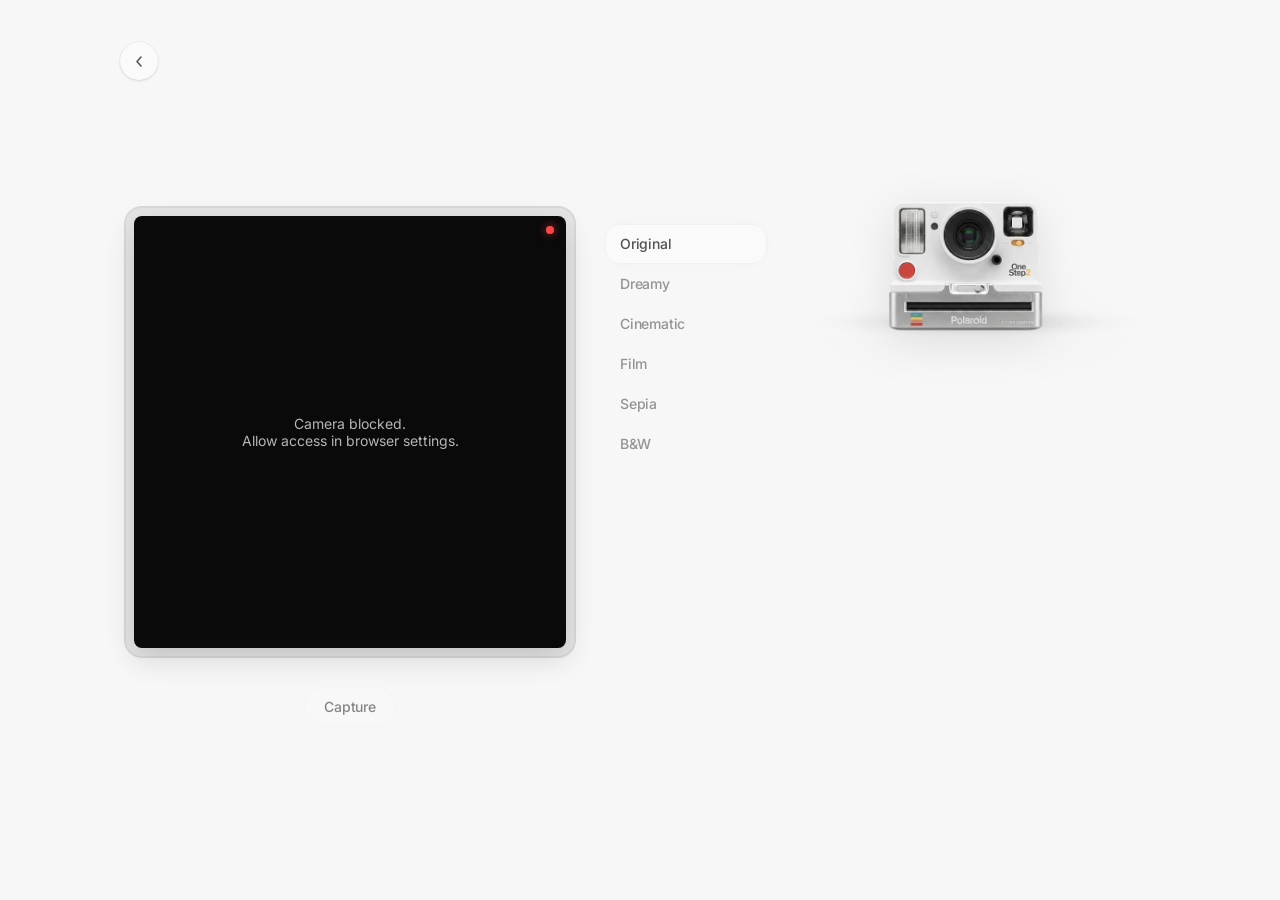
==== camera.html @ 11d300b9 "Initial commit: Safarulla Kasmi portfolio" ====
<!DOCTYPE html>
<html lang="en">
<head>
  <meta charset="UTF-8">
  <meta name="viewport" content="width=device-width, initial-scale=1.0">
  <title>Photo Booth — Safarulla Kasmi</title>
  <link rel="preconnect" href="https://fonts.googleapis.com">
  <link rel="preconnect" href="https://fonts.gstatic.com" crossorigin>
  <link href="https://fonts.googleapis.com/css2?family=Inter:wght@400;500&family=Caveat:wght@400;500;600;700&display=swap" rel="stylesheet">
  <link rel="stylesheet" href="css/style.css">
</head>
<body class="photobooth-body">
  <nav class="nav">
    <a href="index.html" class="nav-back" aria-label="Back">
      <svg width="11" height="11" viewBox="0 0 11 11" fill="none" stroke="currentColor" stroke-width="1.5" stroke-linecap="round" stroke-linejoin="round">
        <polyline points="7,1 3,5.5 7,10"/>
      </svg>
    </a>
  </nav>

  <main class="photobooth-page filter-none" id="boothRoot">
    <!-- Center: viewfinder + actions -->
    <div class="booth-center">
      <div class="booth-viewfinder" id="viewfinder">
        <video id="video" autoplay muted playsinline></video>
        <div class="countdown" id="countdown"></div>
        <div class="smile-hint" id="smileHint">Smile, please</div>
        <div class="flash" id="flash"></div>
        <div class="viewfinder-led" aria-hidden="true"></div>
        <div class="camera-error" id="cameraError" hidden>
          Camera blocked.<br>Allow access in browser settings.
        </div>
      </div>

      <div class="camera-actions">
        <button class="camera-btn primary" id="snapBtn">Capture</button>
      </div>
    </div>

    <!-- Middle-right: vertical filter list (styled like project list, smaller) -->
    <ul class="filter-list" id="filterPicker">
      <li><button class="filter-btn active" data-filter="none">Original</button></li>
      <li><button class="filter-btn" data-filter="dreamy">Dreamy</button></li>
      <li><button class="filter-btn" data-filter="cinematic">Cinematic</button></li>
      <li><button class="filter-btn" data-filter="film">Film</button></li>
      <li><button class="filter-btn" data-filter="sepia">Sepia</button></li>
      <li><button class="filter-btn" data-filter="bw">B&amp;W</button></li>
    </ul>

    <!-- Right: camera + polaroid slot -->
    <div class="booth-camera-wrap">
      <img src="images/camera.webp" alt="" class="booth-camera-img" aria-hidden="true">
      <div class="camera-flash" id="cameraFlash" aria-hidden="true"></div>
      <div class="polaroid-out" id="polaroidOut">
        <div class="polaroid-photo" id="polaroidPhoto"></div>
        <p class="polaroid-note" id="polaroidNote" contenteditable="true" spellcheck="false" data-placeholder="type here"></p>
      </div>
      <div class="polaroid-actions" id="polaroidActions">
        <button class="camera-btn primary" id="saveBtn">Download</button>
        <button class="camera-btn" id="retakeBtn">Retake</button>
      </div>
    </div>
  </main>

  <canvas id="canvas" hidden></canvas>
  <span class="capture-counter" id="captureCounter" aria-live="polite"></span>
  <script src="js/camera.js"></script>
</body>
</html>
---- css/style.css ----
/* ── Variables ── */
:root {
  --bg: #f7f7f7;
  --text-primary: #171717;
  --text-secondary: #525252;
  --text-muted: rgba(82, 82, 82, 0.6);
  --text-soft: #a1a1a1;
  --card-bg: #fafafa;
  --card-shadow: 0px 0px 20px -4px rgba(0,0,0,0.04), 0px 0px 0px 1px rgba(0,0,0,0.02);
  --imac-bezel: #171717;
  --ease: cubic-bezier(0.4, 0, 0.2, 1);
  --t: 0.15s;
}

/* ── Reset ── */
*, *::before, *::after { box-sizing: border-box; margin: 0; padding: 0; }
ul { list-style: none; }
a { text-decoration: none; color: inherit; }
img { display: block; max-width: 100%; }
button { cursor: pointer; font: inherit; border: none; background: none; }

/* ── Base ── */
html { -webkit-font-smoothing: antialiased; }

body {
  font-family: 'Inter', -apple-system, BlinkMacSystemFont, sans-serif;
  background: var(--bg);
  color: var(--text-primary);
  transition: background var(--t) var(--ease), color var(--t) var(--ease);
  min-height: 100vh;
  overflow-x: hidden;
}

/* ── Nav ── */
.nav {
  position: fixed;
  top: 0; left: 0; right: 0;
  z-index: 100;
  display: flex;
  align-items: center;
  justify-content: space-between;
  padding: 42px 48px 0 120px; /* left aligns with bio content */
  pointer-events: none;
}

.nav > * { pointer-events: all; }

.nav-links {
  display: flex;
  align-items: center;
  gap: 20px;
}

.nav-link {
  font-size: 12px;
  font-weight: 500;
  color: var(--text-secondary);
  letter-spacing: -0.1px;
  line-height: 33px;
  transition: color var(--t) var(--ease);
}

.nav-link:hover { color: var(--text-primary); }



/* Nav back button (profile + project pages) */
.nav-back {
  background: var(--card-bg);
  border-radius: 50%;
  width: 38px;
  height: 38px;
  display: flex;
  align-items: center;
  justify-content: center;
  box-shadow: 0px 1px 3px rgba(0,0,0,0.12), 0px 0px 0px 0.5px rgba(0,0,0,0.05);
  color: var(--text-secondary);
  transition: background var(--t) var(--ease), color var(--t) var(--ease);
}

.nav-back:hover { color: var(--text-primary); }

/* ── Home Layout ── */
.layout {
  display: flex;
  min-height: 100vh;
}

/* ── Left Panel ── */
.left-panel {
  width: 560px;
  flex-shrink: 0;
  position: sticky;
  top: 0;
  height: 100vh;
  display: flex;
  flex-direction: column;
  justify-content: flex-start;
  padding: 20vh 24px 60px 120px;
  gap: 40px;
}

/* Bio */
.bio {
  display: flex;
  flex-direction: column;
  gap: 0;
}

.bio .tagline { margin-top: 16px; }

.name {
  font-size: 23px;
  font-weight: 500;
  color: var(--text-primary);
  letter-spacing: -0.28px;
  line-height: 1.46;
  transition: color var(--t) var(--ease);
}

.tagline {
  font-size: 22px;
  font-weight: 400;
  color: var(--text-secondary);
  letter-spacing: -0.28px;
  line-height: 1.53;
  transition: color var(--t) var(--ease);
}

/* Inline extra text — collapsed until More is clicked */
.tagline {
  max-height: 3.1em;
  overflow: hidden;
  transition: max-height 0.85s cubic-bezier(0.22, 1, 0.36, 1);
}
.bio.expanded .tagline {
  max-height: 15em;
}
.tagline-extra {
  display: inline;
}

/* More dropdown */
.more-drawer {
  max-height: 0;
  overflow: hidden;
  opacity: 0;
  transition: max-height 0.9s cubic-bezier(0.22, 1, 0.36, 1),
              opacity 0.55s cubic-bezier(0.22, 1, 0.36, 1);
}

.more-drawer.open {
  max-height: 560px;
  opacity: 1;
}

.tagline-full {
  font-size: 22px;
  font-weight: 400;
  color: var(--text-secondary);
  letter-spacing: -0.28px;
  line-height: 1.53;
  padding-top: 4px;
  transition: color var(--t) var(--ease);
}

.more-links {
  display: flex;
  flex-direction: column;
  margin-top: 28px;
}

.more-link {
  font-size: 12px;
  font-weight: 500;
  color: var(--text-secondary);
  line-height: 33px;
  transition: color var(--t) var(--ease);
}

.more-link.underline { text-decoration: underline; text-underline-offset: 2px; }
.more-link:hover { color: var(--text-primary); }

.expanded-contact {
  display: flex;
  flex-direction: column;
  gap: 7px;
  margin-top: 220px;
}

.more-contact {
  display: flex;
  flex-direction: column;
  gap: 7px;
  margin-top: 28px;
}

.contact-label {
  font-size: 13px;
  font-weight: 500;
  color: var(--text-soft);
  line-height: 24px;
}

.contact-info {
  display: flex;
  flex-direction: column;
  font-size: 12px;
  font-weight: 500;
  color: var(--text-secondary);
  line-height: 33px;
}

.more-btn {
  display: inline-flex;
  align-items: center;
  gap: 5px;
  font-size: 13px;
  font-weight: 500;
  color: var(--text-soft);
  margin-top: 16px;
  align-self: flex-start;
  background: none;
  border: none;
  padding: 0;
  cursor: pointer;
  transition: margin-top 0.4s var(--ease), color var(--t) var(--ease);
}


.more-btn:hover { color: var(--text-secondary); }

.more-arrow {
  transition: transform 0.3s cubic-bezier(0.4, 0, 0.2, 1);
}

.more-btn.open .more-arrow {
  transform: rotate(180deg);
}

/* Project List */
.project-list {
  display: flex;
  flex-direction: column;
  gap: 4px;
  width: 300px;
  overflow: hidden;
  max-height: 400px;
  transition: max-height 0.4s var(--ease), opacity 0.3s var(--ease);
}

.left-panel.expanded .project-list {
  max-height: 0;
  opacity: 0;
  pointer-events: none;
}

.project-item { position: relative; }

.project-card {
  display: flex;
  align-items: center;
  justify-content: space-between;
  padding: 12px 18px;
  border-radius: 18px;
  cursor: pointer;
  transition: background var(--t) var(--ease), box-shadow var(--t) var(--ease);
}

.project-card:hover,
.project-card.active {
  background: var(--card-bg);
  box-shadow: var(--card-shadow);
}

.project-name {
  font-size: 16.4px;
  font-weight: 500;
  color: var(--text-muted);
  letter-spacing: -0.2px;
  line-height: 28px;
  transition: color 0.3s var(--ease);
}

.project-card.active .project-name,
.project-card:hover .project-name {
  color: var(--text-secondary);
}

.project-card.active a.project-name {
  color: var(--text-secondary);
}

a.project-name { display: block; }

.ext-icon {
  color: var(--text-soft);
  flex-shrink: 0;
  opacity: 0;
  transition: opacity var(--t) var(--ease), color var(--t) var(--ease);
}

.project-card.active .ext-icon,
.project-card:hover .ext-icon { opacity: 1; }

.coming-soon .project-card { opacity: 0.4; cursor: default; }
.coming-soon .project-card:hover { background: transparent; box-shadow: none; }
.coming-soon .project-card:hover .project-name { color: var(--text-muted); }
.coming-soon .project-card:hover .ext-icon { opacity: 0; }

/* ── Right Panel ── */
.right-panel {
  flex: 1;
  position: sticky;
  top: 0;
  height: 100vh;
  display: flex;
  align-items: center;
  justify-content: center;
  overflow: hidden;
  transform: translateX(-80px);
}

/* Ensure absolute decoratives resolve against right-panel */
.right-panel > .deco-back-frame,
.right-panel > .deco-surface,
.right-panel > .deco-sticky-note,
.right-panel > .deco-claude,
.right-panel > .deco-sticker-figma,
.right-panel > .deco-sticker-sleep,
.right-panel > .deco-camera,
.right-panel > .profile-photo { position: absolute; }

/* ── Decorative Elements ── */

/* Back frame — pegboard centered behind iMac */
.deco-back-frame {
  position: absolute;
  width: 88%;
  max-width: 1040px;
  height: auto;
  top: 11.8vh;
  left: 50%;
  transform: translateX(-50%);
  opacity: 0.95;
  pointer-events: none;
  transition: opacity 0.4s var(--ease);
}

/* Surface — wide white desk platform */
.deco-surface {
  position: absolute;
  width: 95%;
  max-width: 1120px;
  height: auto;
  top: 70vh;
  left: 50%;
  transform: translateX(-50%);
  pointer-events: none;
  transition: opacity 0.4s var(--ease);
}

/* Sticky note — top-left of back frame */
.deco-sticky-note {
  position: absolute;
  width: 112px;
  height: auto;
  left: 11%;
  top: 27vh;
  transform: rotate(-7.38deg);
  pointer-events: none;
  transition: opacity 0.35s var(--ease);
}

/* Claude sticker — mid-left on back frame, aligned with screen center */
.deco-claude {
  position: absolute;
  width: 76px;
  height: auto;
  left: 10%;
  top: 42vh;
  image-rendering: -webkit-optimize-contrast;
  pointer-events: none;
  transition: opacity 0.35s var(--ease);
}

/* Figma sticker — top-right (Figma x=1475, y=276) */
.deco-sticker-figma {
  position: absolute;
  width: 46px;
  height: auto;
  right: 13%;
  top: 33vh;
  transform: rotate(7.24deg);
  opacity: 0.9;
  pointer-events: none;
  transition: opacity 0.35s var(--ease);
}

/* SLEEP DESIGN REPEAT — mid-right on back frame, aligned with screen center */
.deco-sticker-sleep {
  position: absolute;
  width: 72px;
  height: auto;
  right: 14%;
  top: 45vh;
  transform: rotate(-2.3deg);
  pointer-events: none;
  transition: opacity 0.35s var(--ease);
}

/* Camera — bottom-right on surface (Figma x=1427, y=588, w=178) */
.deco-camera {
  position: absolute;
  width: 180px;
  height: auto;
  right: 9%;
  top: 62vh;
  z-index: 2;
  pointer-events: none;
  transition: opacity 0.35s var(--ease);
}

.camera-hint {
  position: absolute;
  right: 8%;
  top: calc(62vh - 14px);
  font-family: 'Caveat', cursive;
  font-size: 20px;
  font-weight: 500;
  color: var(--text-secondary);
  white-space: nowrap;
  opacity: 0;
  transform: translate(-10px, 6px) rotate(-4deg);
  transition: opacity 0.3s var(--ease), transform 0.3s var(--ease);
  pointer-events: none;
  z-index: 3;
}

/* Base transitions for return (close) — staggered: photo out → backframe/decoratives in → iMac in */
.deco-back-frame,
.deco-surface,
.deco-sticky-note,
.deco-claude,
.deco-sticker-figma,
.deco-sticker-sleep,
.deco-camera {
  transition: opacity 0.5s 0.35s var(--ease), transform 0.5s 0.35s var(--ease);
}

.imac-wrapper {
  transition: opacity 0.55s 1s var(--ease), transform 0.55s 1s var(--ease);
}

/* Sequential expand: decoratives out → iMac out → photo in */
.right-panel.expanded .deco-back-frame,
.right-panel.expanded .deco-surface,
.right-panel.expanded .deco-sticky-note,
.right-panel.expanded .deco-claude,
.right-panel.expanded .deco-sticker-figma,
.right-panel.expanded .deco-sticker-sleep,
.right-panel.expanded .deco-camera {
  opacity: 0 !important;
  animation: none !important;
  pointer-events: none;
  transition: opacity 0.4s var(--ease);
}

.right-panel.expanded .imac-wrapper {
  opacity: 0 !important;
  animation: none !important;
  transform: scale(0.94) !important;
  pointer-events: none;
  transition: opacity 0.5s 0.25s var(--ease), transform 0.5s 0.25s var(--ease);
}

/* ── Right panel default wrapper (iMac + decorative) ── */
.right-default {
  position: absolute;
  inset: 0;
  display: flex;
  align-items: center;
  justify-content: center;
  transition: opacity 0.35s var(--ease), transform 0.35s var(--ease);
}

.right-panel.expanded .right-default {
  opacity: 0;
  transform: scale(0.96);
  pointer-events: none;
}

/* ── Decorative elements ── */

/* Dot grid pattern — two instances */
.deco-dots {
  position: absolute;
  width: 38%;
  opacity: 0.9;
  pointer-events: none;
  top: 11.8%;
}

.deco-dots-1 { left: 12%; }
.deco-dots-2 { left: 49%; transform: rotate(180deg) scaleY(-1); }

/* Sticky note */
.sticky-note {
  position: absolute;
  left: 14%;
  top: 22%;
  width: 100px;
  transform: rotate(-7.38deg);
  pointer-events: none;
}

.sticky-note-bg {
  width: 100%;
  height: auto;
  display: block;
}

.sticky-note-text {
  position: absolute;
  top: 30%;
  left: 26%;
  right: 24%;
  font-family: 'Caveat', cursive;
  font-size: 7.5px;
  line-height: 1.33;
  color: #262626;
  white-space: nowrap;
}

/* Right-side stickers */
.deco-sticker {
  position: absolute;
  pointer-events: none;
}

.deco-sticker-top {
  right: 5%;
  top: 29%;
  width: 48px;
  transform: rotate(7.24deg);
  opacity: 0.9;
  box-shadow: 0 1px 0 rgba(0,0,0,0.25);
  border-radius: 4px;
}

.deco-sticker-mid {
  right: 4.5%;
  top: 39%;
  width: 60px;
  transform: rotate(-2.3deg);
  box-shadow: 0 1px 0 rgba(0,0,0,0.4);
  border-radius: 2px;
}

.deco-sticker-bot {
  right: 5.5%;
  top: 63%;
  width: 100px;
}

/* Mouse cursor highlight */
.deco-mouse {
  position: absolute;
  left: 74%;
  top: 72%;
  width: 140px;
  pointer-events: none;
}

/* ── iMac Mockup ── */
.imac-wrapper {
  width: 66%;
  max-width: 720px;
  display: flex;
  flex-direction: column;
  align-items: center;
  position: relative;
  z-index: 1;
  transition: opacity 0.4s var(--ease), transform 0.4s var(--ease);
}

.right-panel.expanded .imac-wrapper {
  opacity: 0;
  transform: scale(0.96);
  pointer-events: none;
}

/* Profile photo — replaces iMac when More is open */
.profile-photo {
  position: absolute;
  left: 13%;
  top: 0;
  width: 70%;
  height: 100%;
  object-fit: cover;
  object-position: top center;
  opacity: 0;
  transform: translateY(20px);
  transition: opacity 0.45s var(--ease), transform 0.45s var(--ease);
  pointer-events: none;
}

.right-panel.expanded .profile-photo {
  opacity: 1;
  transform: translateY(0);
  transition: opacity 0.6s 0.55s var(--ease), transform 0.6s 0.55s var(--ease);
}

.imac-screen-bezel {
  background: var(--imac-bezel);
  border-radius: 0;
  padding: 6px;
  transition: background var(--t) var(--ease);
  width: 77.5%;
}

.imac-screen-inner {
  width: 100%;
  aspect-ratio: 1608 / 915;
  border-radius: 0;
  overflow: hidden;
  position: relative;
  background: #000;
}

.macos-desktop {
  width: 100%;
  height: 100%;
  background: transparent;
  position: relative;
}

/* Browser window — thumbnail fills the screen edge-to-edge (matches Figma) */
.browser-window {
  position: absolute;
  inset: 0;
  width: 100%;
  height: 100%;
  border-radius: 0;
  background: transparent;
  box-shadow: none;
}

.browser-content {
  position: absolute;
  inset: 0;
  border-radius: 0;
  background: #fff;
  box-shadow: none;
  overflow: hidden;
}

/* Previews */
.preview {
  position: absolute;
  inset: 0;
  display: flex;
  align-items: center;
  justify-content: center;
  opacity: 0;
  transition: opacity 0.25s var(--ease);
  pointer-events: none;
}

.preview.active {
  opacity: 1;
  pointer-events: all;
}

.preview-logo {
  max-width: 55%;
  max-height: 55%;
  object-fit: contain;
}

.preview-fill {
  position: absolute;
  inset: 0;
  width: 100%;
  height: 100%;
  object-fit: cover;
  object-position: center;
}

.preview-placeholder {
  font-size: 12px;
  font-weight: 500;
  color: #a1a1a1;
  letter-spacing: -0.1px;
  text-align: center;
  padding: 16px;
}

.preview-landing { background: #f8f9fa; }
.preview-919tuned { background: #0d0d0d; }
.preview-919tuned .preview-placeholder { color: rgba(255,255,255,0.4); }
.preview-marketing { background: #f0f2ff; }


/* Stand + keyboard fill wrapper width */
.imac-stand-wrap {
  display: flex;
  flex-direction: column;
  align-items: center;
  width: 100%;
  margin-top: -1px;
  position: relative;
}

.imac-stand-img {
  width: 100%;
  height: auto;
}

.imac-keyboard-img {
  width: 70%;
  height: auto;
  margin-top: -4%;
  transform: translateY(14px);
}

/* Base shade — gradient that fades the stand into the page bg */
.imac-stand-wrap::after {
  content: '';
  position: absolute;
  top: 0;
  right: 0;
  width: 35%;
  height: 100%;
  background: linear-gradient(to right, transparent 0%, var(--bg) 80%);
  pointer-events: none;
}

/* ── Profile Page ── */
.profile-layout {
  min-height: 100vh;
  padding: 120px 0 80px 196px;
  max-width: 520px;
}

.profile-bio {
  display: flex;
  flex-direction: column;
  gap: 16px;
  margin-bottom: 40px;
}

.profile-bio .name {
  font-size: 23px;
  font-weight: 500;
  color: var(--text-primary);
  letter-spacing: -0.28px;
  line-height: 1.46;
}

.profile-bio .tagline {
  font-size: 22px;
  font-weight: 400;
  color: var(--text-secondary);
  letter-spacing: -0.28px;
  line-height: 1.53;
}

.close-btn {
  display: inline-flex;
  align-items: center;
  gap: 5px;
  font-size: 13px;
  font-weight: 500;
  color: var(--text-soft);
  transition: color var(--t) var(--ease);
}

.close-btn:hover { color: var(--text-secondary); }

.profile-links {
  display: flex;
  flex-direction: column;
  gap: 0;
  margin-top: 48px;
}

.profile-link {
  font-size: 12px;
  font-weight: 500;
  color: var(--text-secondary);
  text-decoration: underline;
  text-underline-offset: 2px;
  line-height: 33px;
  transition: color var(--t) var(--ease);
}

.profile-link:hover { color: var(--text-primary); }

.profile-contact {
  margin-top: 40px;
  display: flex;
  flex-direction: column;
  gap: 7px;
}

.contact-label {
  font-size: 13px;
  font-weight: 500;
  color: var(--text-soft);
  line-height: 24px;
}

.contact-info {
  display: flex;
  flex-direction: column;
  font-size: 12px;
  font-weight: 500;
  color: var(--text-secondary);
  line-height: 33px;
}

/* ── Project Page ── */
.project-layout {
  max-width: 1304px;
  margin: 0 auto;
  padding: 0 0 120px;
}

.project-title-wrap {
  padding: 228px 0 40px 120px;
}

.project-title {
  font-size: 22px;
  font-weight: 400;
  color: var(--text-secondary);
  letter-spacing: -0.28px;
  line-height: 1.53;
}

/* Hero */
.project-hero {
  width: 100%;
  max-height: 500px;
  object-fit: cover;
  border-radius: 4px;
}

.project-content {
  padding: 0 120px;
}

/* Overview section */
.overview-section {
  background: #fafafa;
  margin: 0 -120px;
  padding: 60px 120px;
  display: flex;
  gap: 60px;
  align-items: flex-start;
}

.overview-logo {
  flex-shrink: 0;
  width: 200px;
}

.overview-logo img { width: 100%; }

.overview-details { flex: 1; }

.overview-tagline {
  font-family: 'Poppins', sans-serif;
  font-size: 18px;
  font-weight: 500;
  color: #1a1a1a;
  line-height: 1.6;
  letter-spacing: 0.36px;
  margin-bottom: 28px;
}

.overview-meta {
  display: flex;
  gap: 58px;
}

.meta-item { display: flex; flex-direction: column; gap: 2px; }

.meta-label {
  font-family: 'Poppins', sans-serif;
  font-size: 15px;
  font-weight: 400;
  color: #1a1a1a;
  opacity: 0.4;
  line-height: 1.22;
  letter-spacing: 0.15px;
}

.meta-value {
  font-family: 'Poppins', sans-serif;
  font-size: 15px;
  font-weight: 500;
  color: #1a1a1a;
  line-height: 1.22;
  letter-spacing: 0.6px;
}

/* Description */
.description-section {
  padding: 60px 0;
  border-bottom: 1px solid rgba(0,0,0,0.06);
}

.desc-label {
  font-family: 'Poppins', sans-serif;
  font-size: 18px;
  font-weight: 400;
  color: #3a3a3a;
  opacity: 0.5;
  letter-spacing: 0.72px;
  line-height: 1.6;
  margin-bottom: 12px;
}

.desc-text {
  font-family: 'Poppins', sans-serif;
  font-size: 18px;
  font-weight: 500;
  color: #3a3a3a;
  line-height: 1.6;
  letter-spacing: 0.36px;
}

/* Section heading */
.section-heading {
  display: flex;
  flex-direction: column;
  gap: 4px;
  padding: 60px 0 16px;
}

.section-num {
  font-family: 'Poppins', sans-serif;
  font-size: 27px;
  font-weight: 300;
  color: #c7c7c7;
  letter-spacing: 0.54px;
  line-height: 1.6;
}

.section-title {
  font-family: 'Poppins', sans-serif;
  font-size: 27px;
  font-weight: 700;
  color: #1a1a1a;
  letter-spacing: 0.54px;
  line-height: 1.6;
}

.section-subtitle {
  font-family: 'Poppins', sans-serif;
  font-size: 18px;
  font-weight: 500;
  color: #1a1a1a;
  opacity: 0.5;
  line-height: 1.22;
  margin-top: 8px;
}

/* Logo evolution */
.logo-evolution-bar {
  background: #1e70b8;
  border-radius: 4px;
  padding: 28px 40px;
  display: flex;
  align-items: center;
  justify-content: center;
  margin-bottom: 40px;
}

.logo-evolution-bar img { height: 40px; object-fit: contain; }

/* Logo construction */
.logo-construction {
  background: #3137ea;
  border-radius: 8px;
  padding: 60px 80px;
  margin: 0 -120px 0;
  color: white;
}

.construction-idea-label {
  font-family: 'Poppins', sans-serif;
  font-size: 18px;
  font-weight: 600;
  color: #fff59f;
  line-height: 1.6;
  letter-spacing: 0.36px;
}

.construction-idea-text {
  font-family: 'Poppins', sans-serif;
  font-size: 18px;
  font-weight: 500;
  color: white;
  line-height: 1.3;
  letter-spacing: 0.36px;
  margin-bottom: 4px;
}

.construction-idea-sub {
  font-family: 'Poppins', sans-serif;
  font-size: 18px;
  font-weight: 400;
  color: white;
  line-height: 1.6;
  letter-spacing: 0.36px;
  margin-bottom: 48px;
}

.construction-body {
  font-family: 'Poppins', sans-serif;
  font-size: 18px;
  font-weight: 400;
  color: white;
  line-height: 1.6;
  letter-spacing: 0.36px;
  margin-top: 40px;
}

/* Colors grid */
.colors-grid {
  display: grid;
  grid-template-columns: 1fr 1fr 1fr;
  grid-template-rows: auto auto;
  gap: 0;
  border-radius: 8px;
  overflow: hidden;
  margin-bottom: 60px;
}

.color-swatch {
  padding: 36px;
  display: flex;
  flex-direction: column;
  justify-content: space-between;
  min-height: 200px;
}

.color-hex {
  font-family: 'Poppins', sans-serif;
  font-size: 18px;
  font-weight: 500;
  color: white;
  line-height: 1.22;
}

.color-name {
  font-family: 'Poppins', sans-serif;
  font-size: 18px;
  font-weight: 500;
  color: white;
  line-height: 1.22;
  margin-bottom: 4px;
}

.color-desc {
  font-family: 'Poppins', sans-serif;
  font-size: 16px;
  font-weight: 500;
  color: white;
  opacity: 0.5;
  line-height: 1.22;
}

/* Typography section */
.typography-section {
  background: #fafafa;
  margin: 0 -120px;
  padding: 60px 120px;
}

.type-display {
  font-family: 'Poppins', sans-serif;
  font-size: 90px;
  font-weight: 700;
  color: #636363;
  line-height: 1.6;
  margin: 20px 0 12px 80px;
}

.type-desc {
  font-family: 'Poppins', sans-serif;
  font-size: 18px;
  color: #363636;
  line-height: 1.6;
  letter-spacing: 0.36px;
  margin: 0 0 12px 80px;
  max-width: 880px;
}

.type-feeling-label {
  font-family: 'Poppins', sans-serif;
  font-size: 18px;
  color: #363636;
  opacity: 0.6;
  line-height: 1.6;
  letter-spacing: 0.36px;
  margin: 0 0 4px 80px;
}

.type-feeling-value {
  font-family: 'Poppins', sans-serif;
  font-size: 18px;
  font-weight: 600;
  color: #4a4a4a;
  line-height: 1.6;
  letter-spacing: 0.36px;
  margin: 0 0 0 80px;
}

/* Project kids section */
.kids-section {
  width: 100%;
  overflow: hidden;
  border-radius: 8px;
  margin-top: 60px;
  position: relative;
}

.kids-section img {
  width: 100%;
  height: auto;
  object-fit: cover;
}

/* ── Project Detail Layout — sticky sidebar + scrollable image ── */
.project-detail-layout {
  display: flex;
  min-height: 100vh;
  align-items: flex-start;
  animation: projectFadeIn 0.6s cubic-bezier(0.22, 1, 0.36, 1) both;
}

@keyframes projectFadeIn {
  from { opacity: 0; transform: scale(1.04); }
  to   { opacity: 1; transform: scale(1); }
}

/* When arriving via zoom transition, image is instant; sidebar fades in */
html.skip-intro .project-detail-layout {
  animation: none;
}

/* Arriving at photo booth via camera zoom — camera is in place, rest fades in */
html.skip-intro-camera .booth-viewfinder,
html.skip-intro-camera .filter-list,
html.skip-intro-camera .camera-actions {
  animation: fadeIntoBooth 0.55s 0.1s cubic-bezier(0.22, 1, 0.36, 1) both;
}
@keyframes fadeIntoBooth {
  from { opacity: 0; transform: translateY(6px); }
  to   { opacity: 1; transform: translateY(0); }
}
html.skip-intro .project-single-img {
  opacity: 1;
}
html.skip-intro .project-side {
  animation: sideFadeIn 0.5s 0.1s cubic-bezier(0.22, 1, 0.36, 1) both;
}
@keyframes sideFadeIn {
  from { opacity: 0; transform: translateX(-8px); }
  to   { opacity: 1; transform: translateX(0); }
}

.project-side {
  width: 560px;
  flex-shrink: 0;
  position: sticky;
  top: 0;
  height: 100vh;
  display: flex;
  flex-direction: row;
  align-items: flex-start;
  justify-content: flex-start;
  padding: 20vh 24px 60px 120px;
  gap: 16px;
}

.project-side-head {
  display: flex;
  flex-direction: column;
  gap: 10px;
}

.project-actions {
  display: flex;
  gap: 14px;
  align-items: center;
}

.project-action {
  font-family: 'Inter', sans-serif;
  font-size: 12px;
  font-weight: 500;
  color: var(--text-secondary);
  letter-spacing: -0.1px;
  opacity: 0.55;
  background: none;
  border: none;
  padding: 0;
  cursor: pointer;
  transition: opacity var(--t) var(--ease);
}

.project-action:hover { opacity: 1; }

.project-side-title {
  margin: 1px 0 0;
  line-height: 38px;
  font-size: 23px;
  font-weight: 500;
  color: var(--text-primary);
  letter-spacing: -0.28px;
}

.project-side .nav-back {
  flex-shrink: 0;
}

.project-content {
  flex: 1;
  min-width: 0;
  padding: 20vh 60px 120px 60px;
  display: flex;
  justify-content: center;
  transform: translateX(-80px);
}

.project-single-img {
  width: 100%;
  max-width: 1000px;
  height: auto;
  display: block;
  border-radius: 8px;
}

/* ── Profile page photo ── */
.profile-page-photo {
  position: fixed;
  right: 0;
  top: 0;
  width: 55%;
  height: 100vh;
  object-fit: cover;
  object-position: top center;
  pointer-events: none;
}

/* ── Utilities ── */
.divider {
  height: 1px;
  background: rgba(0,0,0,0.06);
  margin: 0;
}

/* ── Photo Booth Page ── */
.photobooth-body {
  height: 100vh;
  overflow: hidden;
}

.photobooth-page {
  height: 100vh;
  display: flex;
  align-items: center;
  justify-content: center;
  gap: 40px;
  padding: 80px 60px 40px;
  box-sizing: border-box;
}

.booth-center {
  display: flex;
  flex-direction: column;
  align-items: center;
  gap: 40px;
}

/* Live viewfinder (center, main focus) */
.booth-viewfinder {
  position: relative;
  width: min(440px, 48vh);
  aspect-ratio: 1;
  background: #0a0a0a;
  border-radius: 8px;
  overflow: hidden;
  box-shadow:
    0 10px 30px rgba(0,0,0,0.15),
    0 0 0 8px #e5e5e5,
    0 0 0 10px rgba(0,0,0,0.12);
}

/* Camera wrap on the right — polaroid emerges from its bottom slot */
.booth-camera-wrap {
  position: relative;
  width: 340px;
  height: min(640px, 72vh);
  display: flex;
  align-items: flex-start;
  justify-content: center;
}

.booth-camera-img {
  width: 340px;
  height: auto;
  display: block;
  filter: drop-shadow(0 10px 22px rgba(0,0,0,0.1));
  position: relative;
  z-index: 3;
  transition: transform 0.2s cubic-bezier(0.22, 1, 0.36, 1);
}

.booth-camera-img.printing {
  animation: cameraShake 0.14s cubic-bezier(0.36, 0.07, 0.19, 0.97) infinite;
}

@keyframes cameraShake {
  0%, 100% { transform: translate(0, 0) rotate(0deg); }
  20%  { transform: translate(-1px, 0.5px) rotate(-0.15deg); }
  40%  { transform: translate(1.2px, -0.3px) rotate(0.2deg); }
  60%  { transform: translate(-0.8px, 0.8px) rotate(-0.1deg); }
  80%  { transform: translate(0.8px, -0.5px) rotate(0.1deg); }
}

.booth-viewfinder video {
  width: 100%;
  height: 100%;
  object-fit: cover;
  transform: scaleX(-1);
  display: block;
}

.viewfinder-led {
  position: absolute;
  top: 10px;
  right: 12px;
  width: 8px;
  height: 8px;
  border-radius: 50%;
  background: #ff4646;
  box-shadow: 0 0 8px rgba(255, 70, 70, 0.7);
  animation: ledPulse 2s infinite;
  z-index: 2;
}

@keyframes ledPulse {
  0%, 100% { opacity: 1; }
  50%      { opacity: 0.3; }
}

/* Countdown in bottom-right corner, subtle */
.countdown {
  position: absolute;
  right: 16px;
  bottom: 12px;
  color: white;
  font-size: 72px;
  font-weight: 500;
  font-family: 'Inter', sans-serif;
  opacity: 0;
  pointer-events: none;
  line-height: 1;
  letter-spacing: -1px;
  text-shadow: 0 2px 10px rgba(0,0,0,0.35);
}
.countdown.pulse {
  animation: countdownCornerPulse 1s cubic-bezier(0.22, 1, 0.36, 1);
}

@keyframes countdownCornerPulse {
  0%   { opacity: 0; transform: translateY(10px) scale(0.85); }
  18%  { opacity: 1; transform: translateY(0) scale(1); }
  80%  { opacity: 1; transform: translateY(0) scale(1); }
  100% { opacity: 0; transform: translateY(-8px) scale(1.05); }
}

/* Smile reminder — small text, top-left corner */
.smile-hint {
  position: absolute;
  top: 14px;
  left: 16px;
  font-family: 'Inter', sans-serif;
  font-size: 13px;
  font-weight: 500;
  color: rgba(255,255,255,0.85);
  letter-spacing: 0.2px;
  pointer-events: none;
  opacity: 0;
  transform: translateY(-4px);
  transition: opacity 0.3s, transform 0.3s cubic-bezier(0.22, 1, 0.36, 1);
}
.smile-hint.show {
  opacity: 1;
  transform: translateY(0);
}

.flash {
  position: absolute;
  inset: 0;
  background: white;
  opacity: 0;
  pointer-events: none;
}
.flash.active {
  animation: flashPop 0.25s ease-out;
}
@keyframes flashPop {
  0%   { opacity: 0; }
  15%  { opacity: 0.9; }
  100% { opacity: 0; }
}

.camera-error {
  position: absolute;
  inset: 0;
  display: flex;
  flex-direction: column;
  align-items: center;
  justify-content: center;
  color: rgba(255,255,255,0.7);
  font-size: 14px;
  text-align: center;
  padding: 24px;
}

/* Polaroid appears below the camera with a gentle fade + drop animation */
.polaroid-out {
  position: absolute;
  left: 50%;
  top: 230px;           /* just below the camera */
  transform: translateX(-50%) translateY(-20px);
  background: #fff;
  padding: 10px 10px 40px;
  box-shadow: 0 14px 32px rgba(0,0,0,0.12), 0 0 0 1px rgba(0,0,0,0.04);
  border-radius: 2px;
  width: 220px;
  z-index: 5;
  opacity: 0;
  pointer-events: none;
  display: flex;
  flex-direction: column;
  gap: 8px;
  transition: opacity 0.9s cubic-bezier(0.22, 1, 0.36, 1),
              transform 0.9s cubic-bezier(0.22, 1, 0.36, 1);
}

.polaroid-out.printed {
  opacity: 1;
  pointer-events: auto;
  transform: translateX(-50%) translateY(0);
}

.polaroid-photo {
  width: 100%;
  aspect-ratio: 1;
  background: #111;
  background-size: cover;
  background-position: center;
  border-radius: 1px;
  position: relative;
  overflow: hidden;
}

/* Develop overlay — starts opaque dark, fades out as polaroid "develops" */
.polaroid-photo::after {
  content: '';
  position: absolute;
  inset: 0;
  background: linear-gradient(to bottom, #1a1a1a 0%, #2a2a2a 100%);
  opacity: 1;
  pointer-events: none;
  z-index: 1;
  transition: opacity 2.6s cubic-bezier(0.22, 1, 0.36, 1);
}

.polaroid-out.printed .polaroid-photo::after {
  opacity: 0;
}

.polaroid-note {
  font-family: 'Caveat', cursive;
  font-size: 20px;
  font-weight: 500;
  color: #333;
  text-align: center;
  margin: 0;
  line-height: 1.2;
  min-height: 26px;
  outline: none;
  padding: 2px 6px;
  border-radius: 3px;
  transition: background 0.2s;
  cursor: text;
}

.polaroid-note:hover { background: rgba(0,0,0,0.03); }
.polaroid-note:focus { background: rgba(0,0,0,0.04); }
.polaroid-note:empty::before {
  content: attr(data-placeholder);
  color: #aaa;
}

/* Download + Retake buttons below the polaroid's final resting place */
.polaroid-actions {
  position: absolute;
  left: 50%;
  top: calc(100% - 20px);
  transform: translateX(-50%);
  display: flex;
  gap: 8px;
  opacity: 0;
  pointer-events: none;
  transition: opacity 0.5s cubic-bezier(0.22, 1, 0.36, 1);
  z-index: 5;
}
.polaroid-actions.show {
  opacity: 1;
  pointer-events: auto;
}

/* Filter list — styled like the project list on home, smaller */
.filter-list {
  list-style: none;
  margin: 0;
  padding: 0;
  display: flex;
  flex-direction: column;
  gap: 2px;
  width: 160px;
  align-self: flex-start;
  margin-top: 145px;
}

.filter-btn {
  display: block;
  width: 100%;
  padding: 8px 14px;
  border-radius: 14px;
  font-family: 'Inter', sans-serif;
  font-size: 14px;
  font-weight: 500;
  color: var(--text-muted);
  letter-spacing: -0.2px;
  line-height: 22px;
  background: transparent;
  border: none;
  cursor: pointer;
  text-align: left;
  transition: background var(--t) var(--ease),
              box-shadow var(--t) var(--ease),
              color 0.3s var(--ease);
}

.filter-btn:hover,
.filter-btn.active {
  background: var(--card-bg);
  color: var(--text-secondary);
  box-shadow: var(--card-shadow);
}

/* Live video filter preview classes */
.filter-none    video, .filter-none    .polaroid-photo { filter: none; }
.filter-bw      video, .filter-bw      .polaroid-photo { filter: grayscale(1) contrast(1.05); }
.filter-sepia   video, .filter-sepia   .polaroid-photo { filter: sepia(0.9) contrast(1.05); }
.filter-faded   video, .filter-faded   .polaroid-photo { filter: contrast(0.85) saturate(0.7) brightness(1.08); }
.filter-vintage video, .filter-vintage .polaroid-photo { filter: sepia(0.35) saturate(0.8) contrast(1.1) hue-rotate(-10deg); }
.filter-film    video, .filter-film    .polaroid-photo { filter: contrast(1.15) saturate(1.25) brightness(0.95); }
.filter-70s     video, .filter-70s     .polaroid-photo { filter: sepia(0.25) saturate(1.4) contrast(1.1) hue-rotate(-15deg); }
.filter-90s     video, .filter-90s     .polaroid-photo { filter: saturate(0.7) contrast(0.92) brightness(1.1) hue-rotate(-5deg); }
.filter-polaroid video, .filter-polaroid .polaroid-photo { filter: sepia(0.18) saturate(0.85) contrast(1.05) brightness(1.05); }
.filter-dreamy  video, .filter-dreamy  .polaroid-photo { filter: contrast(0.9) saturate(1.1) brightness(1.15) blur(0.4px); }
.filter-cinematic video, .filter-cinematic .polaroid-photo { filter: contrast(1.2) saturate(1.3) hue-rotate(-8deg) brightness(0.95); }

/* Shared capture counter — bottom-left of photo booth */
.capture-counter {
  position: fixed;
  bottom: 30px;
  left: 120px;
  font-family: 'Inter', sans-serif;
  font-size: 12px;
  font-weight: 500;
  color: var(--text-soft);
  letter-spacing: -0.1px;
  z-index: 50;
  opacity: 0;
  transition: opacity 0.5s var(--ease);
}
.capture-counter.loaded { opacity: 1; }
.capture-counter .count-num { color: var(--text-secondary); }

/* Camera flash — bright burst from the camera's flash bulb */
.camera-flash {
  position: absolute;
  top: 8%;
  left: 13%;
  width: 80px;
  height: 80px;
  border-radius: 50%;
  background: radial-gradient(circle,
    rgba(255,255,255,1) 0%,
    rgba(255,240,200,0.85) 30%,
    rgba(255,220,170,0.4) 55%,
    rgba(255,220,170,0) 75%);
  opacity: 0;
  pointer-events: none;
  z-index: 4;
  transform: scale(0.5);
  filter: blur(2px);
}

.camera-flash.fire {
  animation: cameraFlashFire 0.4s cubic-bezier(0.4, 0, 0.6, 1);
}

@keyframes cameraFlashFire {
  0%   { opacity: 0; transform: scale(0.4); }
  15%  { opacity: 1; transform: scale(1); }
  30%  { opacity: 1; transform: scale(1.5); }
  100% { opacity: 0; transform: scale(2.4); }
}

.camera-actions {
  display: flex;
  gap: 8px;
  align-items: center;
}

.camera-btn {
  padding: 10px 18px;
  border-radius: 18px;
  font-family: 'Inter', sans-serif;
  font-size: 14px;
  font-weight: 500;
  letter-spacing: -0.2px;
  color: var(--text-secondary);
  background: var(--card-bg);
  box-shadow: var(--card-shadow);
  border: none;
  cursor: pointer;
  transition: background var(--t) var(--ease),
              color var(--t) var(--ease),
              box-shadow var(--t) var(--ease);
}

.camera-btn:hover:not(:disabled) {
  color: var(--text-primary);
}

.camera-btn.primary {
  background: var(--card-bg);
  color: var(--text-primary);
  box-shadow: var(--card-shadow);
}

.camera-btn.primary:hover:not(:disabled) {
  background: #fff;
}

.camera-btn:disabled {
  opacity: 0.5;
  cursor: default;
}

/* Make the home-page camera clickable */
.deco-camera {
  cursor: pointer;
  pointer-events: auto;
}

/* ── Page Load Animations ── */
@keyframes fadeSlideUp {
  from { opacity: 0; transform: translateY(12px); }
  to   { opacity: 1; transform: translateY(0); }
}

@keyframes fadeSlideLeft {
  from { opacity: 0; transform: translateX(-16px); }
  to   { opacity: 1; transform: translateX(0); }
}

@keyframes imacEntrance {
  from { opacity: 0; transform: scale(0.94) translateY(16px); }
  to   { opacity: 1; transform: scale(1) translateY(0); }
}

@keyframes stickerPop {
  0%   { opacity: 0; transform: scale(0.7) rotate(var(--final-rot, 0deg)); }
  70%  { opacity: 1; transform: scale(1.08) rotate(var(--final-rot, 0deg)); }
  100% { opacity: 1; transform: scale(1) rotate(var(--final-rot, 0deg)); }
}

@keyframes backFrameEntrance {
  from { opacity: 0; transform: translateX(-50%) scale(0.98); }
  to   { opacity: 0.95; transform: translateX(-50%) scale(1); }
}

@keyframes surfaceSlideUp {
  from { opacity: 0; transform: translateX(-50%) translateY(20px); }
  to   { opacity: 1; transform: translateX(-50%) translateY(0); }
}

/* Left panel content staggered */
.nav-link                  { animation: fadeSlideUp 0.5s 0.05s both var(--ease); }
.bio .name                 { animation: fadeSlideLeft 0.6s 0.15s both var(--ease); }
.bio .tagline-short        { animation: fadeSlideLeft 0.6s 0.25s both var(--ease); }
.more-btn                  { animation: fadeSlideLeft 0.5s 0.35s both var(--ease); }
.project-item              { animation: fadeSlideLeft 0.5s both var(--ease); opacity: 0; }
.project-item:nth-child(1) { animation-delay: 0.45s; }
.project-item:nth-child(2) { animation-delay: 0.52s; }
.project-item:nth-child(3) { animation-delay: 0.59s; }
.project-item:nth-child(4) { animation-delay: 0.66s; }
.project-item:nth-child(5) { animation-delay: 0.73s; }
.project-item:nth-child(6) { animation-delay: 0.80s; }

/* Right panel elements */
.deco-back-frame   { animation: backFrameEntrance 0.9s 0.1s both var(--ease); }
.imac-wrapper      { animation: imacEntrance 0.8s 0.3s both var(--ease); }
.deco-surface      { animation: surfaceSlideUp 0.8s 0.5s both var(--ease); }

.deco-sticky-note       { --final-rot: -7.38deg; animation: stickerPop 0.6s 0.7s both var(--ease); }
.deco-claude            { --final-rot: 0deg;     animation: stickerPop 0.6s 0.8s both var(--ease); }
.deco-sticker-figma     { --final-rot: 7.24deg;  animation: stickerPop 0.6s 0.85s both var(--ease); opacity: 0.9; }
.deco-sticker-sleep     { --final-rot: -2.3deg;  animation: stickerPop 0.6s 0.9s both var(--ease); }
.deco-camera            { animation: fadeSlideUp 0.6s 0.95s both var(--ease); }

/* Hover polish on stickers */
.deco-sticky-note,
.deco-claude,
.deco-sticker-figma,
.deco-sticker-sleep,
.deco-camera {
  transition: transform 0.35s var(--ease), opacity 0.35s var(--ease);
}

/* Gentle float on iMac thumbnail swap — smoother crossfade */
.preview { transition: opacity 0.4s var(--ease); }

/* Word-by-word mask reveal (expanded bio) */
.word-wrap {
  display: inline-block;
  overflow: hidden;
  vertical-align: bottom;
  line-height: inherit;
}
.word {
  display: inline-block;
  transform: translateY(110%);
  opacity: 0;
  transition: transform 0.9s cubic-bezier(0.22, 1, 0.36, 1),
              opacity 0.65s cubic-bezier(0.22, 1, 0.36, 1);
  transition-delay: calc((25 - var(--i, 0)) * 0.015s);
  will-change: transform, opacity;
}
.bio.expanded .word,
.more-drawer.open .word {
  transform: translateY(0);
  opacity: 1;
  transition-delay: calc(var(--i, 0) * 0.015s + 0.05s);
}

/* ── Mobile (< 900px) — simplified stacked layout ── */
@media (max-width: 900px) {
  /* Stack layout vertically; flatten left-panel so its children become flex items */
  .layout {
    flex-direction: column;
    min-height: auto;
  }

  .left-panel {
    display: contents;
  }

  .bio {
    order: 1;
    padding: 80px 24px 0;
    gap: 12px;
  }

  .right-panel {
    order: 2;
    width: 100%;
    height: auto;
    min-height: auto;
    position: static;
    padding: 24px 24px 16px;
    display: flex;
    align-items: center;
    justify-content: center;
    overflow: visible;
  }

  .project-list {
    order: 3;
    width: auto;
    max-height: none;
    padding: 16px 16px 80px;
  }

  /* Hide decoratives on mobile */
  .deco-back-frame,
  .deco-surface,
  .deco-sticky-note,
  .deco-claude,
  .deco-sticker-figma,
  .deco-sticker-sleep,
  .deco-camera,
  .camera-hint,
  .profile-photo {
    display: none !important;
  }

  /* iMac mockup scales to width */
  .imac-wrapper {
    width: 100%;
    max-width: 520px;
  }

  /* Nav simpler on mobile */
  .nav {
    padding: 24px 24px 0;
  }

  /* On mobile, More click hides iMac + project list (like desktop expand) */
  .expanded-contact {
    margin-top: 32px !important;
  }

  /* ── Mobile: Project Detail Page ── */
  .project-detail-layout {
    flex-direction: column;
    animation: none;
  }

  .project-side {
    width: 100%;
    height: auto;
    position: static;
    padding: 60px 24px 24px;
    flex-direction: column;
    align-items: center;
    justify-content: center;
    gap: 4px;
  }

  .project-side .nav-back {
    display: none;
  }

  .project-side-title {
    font-size: 28px;
    text-align: center;
    line-height: 1.2;
    margin: 0;
  }

  .project-content {
    width: 100%;
    padding: 16px 16px 120px 16px;
  }
}

/* Fullscreen image overlay */
.fullscreen-overlay {
  position: fixed;
  inset: 0;
  background: var(--bg);
  z-index: 9999;
  opacity: 0;
  transition: opacity 0.3s cubic-bezier(0.22, 1, 0.36, 1);
}
.fullscreen-overlay.show { opacity: 1; }

.fullscreen-scroll {
  position: absolute;
  inset: 0;
  overflow-y: auto;
  overflow-x: hidden;
}

.fullscreen-img {
  width: 100%;
  height: auto;
  display: block;
}

.fullscreen-close {
  position: fixed;
  bottom: 28px;
  left: 50%;
  transform: translateX(-50%);
  width: 52px;
  height: 52px;
  border-radius: 50%;
  background: var(--card-bg);
  box-shadow: 0 6px 20px rgba(0,0,0,0.1), 0 0 0 1px rgba(0,0,0,0.05);
  color: var(--text-secondary);
  display: flex;
  align-items: center;
  justify-content: center;
  border: none;
  cursor: pointer;
  z-index: 10000;
  transition: background 0.2s, color 0.2s;
}
.fullscreen-close:hover {
  background: #fff;
  color: var(--text-primary);
}

/* Floating mobile close button — hidden on desktop */
.project-close-mobile {
  display: none;
}

@media (max-width: 900px) {
  .project-close-mobile {
    position: fixed;
    bottom: 24px;
    left: 50%;
    transform: translateX(-50%);
    width: 52px;
    height: 52px;
    border-radius: 50%;
    background: var(--card-bg);
    box-shadow: 0 6px 20px rgba(0,0,0,0.08), 0 0 0 1px rgba(0,0,0,0.05);
    display: flex;
    align-items: center;
    justify-content: center;
    color: var(--text-secondary);
    z-index: 100;
    transition: background 0.2s, color 0.2s;
  }
  .project-close-mobile:hover,
  .project-close-mobile:active {
    background: #fff;
    color: var(--text-primary);
  }
}
@media (prefers-reduced-motion: reduce) {
  *, *::before, *::after {
    animation-duration: 0.01ms !important;
    animation-delay: 0ms !important;
  }
}

/* ── Parallax + Hover (after page load) ── */
body.loaded .right-panel:not(.expanded) .deco-back-frame,
body.loaded .right-panel:not(.expanded) .deco-surface,
body.loaded .right-panel:not(.expanded) .deco-sticky-note,
body.loaded .right-panel:not(.expanded) .deco-claude,
body.loaded .right-panel:not(.expanded) .deco-sticker-figma,
body.loaded .right-panel:not(.expanded) .deco-sticker-sleep,
body.loaded .right-panel:not(.expanded) .deco-camera,
body.loaded .right-panel:not(.expanded) .imac-wrapper {
  animation: none;
}

body.loaded .right-panel:not(.expanded) .deco-back-frame {
  opacity: 0.95;
  transform: translateX(-50%);
}

body.loaded .right-panel:not(.expanded) .deco-surface {
  opacity: 1;
  transform: translateX(-50%);
}

body.loaded .right-panel:not(.expanded) .imac-wrapper {
  opacity: 1;
  transform: none;
}

/* Stickers — hover lift */
body.loaded .right-panel:not(.expanded) .deco-sticky-note,
body.loaded .right-panel:not(.expanded) .deco-claude,
body.loaded .right-panel:not(.expanded) .deco-sticker-figma,
body.loaded .right-panel:not(.expanded) .deco-sticker-sleep,
body.loaded .right-panel:not(.expanded) .deco-camera {
  pointer-events: auto;
  cursor: pointer;
  transition: transform 0.35s var(--ease), opacity 0.35s var(--ease);
}

body.loaded .right-panel:not(.expanded) .deco-sticky-note {
  opacity: 1;
  transform: rotate(-7.38deg);
}
body.loaded .right-panel:not(.expanded) .deco-sticky-note:hover {
  transform: rotate(-3deg) scale(1.08);
}

body.loaded .right-panel:not(.expanded) .deco-claude {
  opacity: 1;
  transform: none;
}
body.loaded .right-panel:not(.expanded) .deco-claude:hover {
  transform: scale(1.1) rotate(-4deg);
}

body.loaded .right-panel:not(.expanded) .deco-sticker-figma {
  opacity: 0.9;
  transform: rotate(7.24deg);
}
body.loaded .right-panel:not(.expanded) .deco-sticker-figma:hover {
  opacity: 1;
  transform: rotate(11deg) scale(1.1);
}

body.loaded .right-panel:not(.expanded) .deco-sticker-sleep {
  opacity: 1;
  transform: rotate(-2.3deg);
}
body.loaded .right-panel:not(.expanded) .deco-sticker-sleep:hover {
  transform: rotate(-5deg) scale(1.08);
}

body.loaded .right-panel:not(.expanded) .deco-camera {
  opacity: 1;
  transform: none;
  pointer-events: auto;
  cursor: pointer;
}
body.loaded .right-panel:not(.expanded) .deco-camera:hover {
  transform: scale(1.05) rotate(-2deg);
}
body.loaded .right-panel:not(.expanded) .deco-camera:hover ~ .camera-hint {
  opacity: 1;
  transform: translate(0, 0) rotate(-4deg);
}
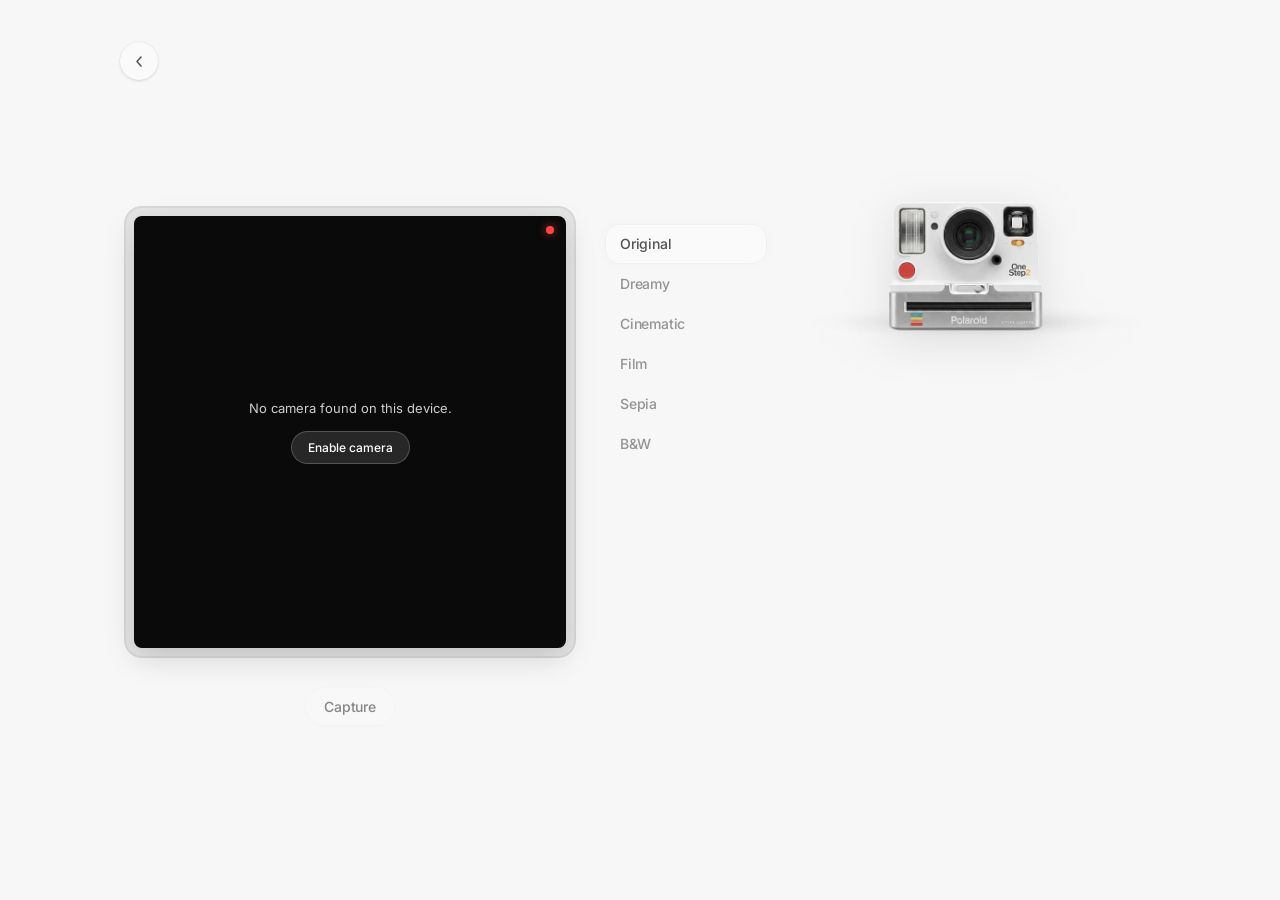
==== commit e84c6fd3: "Camera: retry button + clearer error messages" ====
--- a/camera.html
+++ b/camera.html
@@ -4,6 +4,7 @@
   <meta charset="UTF-8">
   <meta name="viewport" content="width=device-width, initial-scale=1.0">
   <title>Photo Booth — Safarulla Kasmi</title>
+  <link rel="icon" type="image/svg+xml" href="favicon.svg">
   <link rel="preconnect" href="https://fonts.googleapis.com">
   <link rel="preconnect" href="https://fonts.gstatic.com" crossorigin>
   <link href="https://fonts.googleapis.com/css2?family=Inter:wght@400;500&family=Caveat:wght@400;500;600;700&display=swap" rel="stylesheet">
@@ -28,7 +29,8 @@
         <div class="flash" id="flash"></div>
         <div class="viewfinder-led" aria-hidden="true"></div>
         <div class="camera-error" id="cameraError" hidden>
-          Camera blocked.<br>Allow access in browser settings.
+          <p id="cameraErrorText">Camera access needed</p>
+          <button type="button" class="camera-error-retry" id="cameraRetry">Enable camera</button>
         </div>
       </div>
 
--- a/css/style.css
+++ b/css/style.css
@@ -431,10 +431,15 @@
   color: var(--text-secondary);
   white-space: nowrap;
   opacity: 0;
-  transform: translate(-10px, 6px) rotate(-4deg);
-  transition: opacity 0.3s var(--ease), transform 0.3s var(--ease);
+  transform: translate(0, 6px) rotate(-4deg);
+  transition: opacity 0.6s var(--ease), transform 0.6s var(--ease);
   pointer-events: none;
   z-index: 3;
+}
+
+body.loaded .right-panel:not(.expanded) .camera-hint {
+  opacity: 0.75;
+  transform: translate(0, 0) rotate(-4deg);
 }
 
 /* Base transitions for return (close) — staggered: photo out → backframe/decoratives in → iMac in */
@@ -1167,11 +1172,11 @@
   opacity: 1;
 }
 html.skip-intro .project-side {
-  animation: sideFadeIn 0.5s 0.1s cubic-bezier(0.22, 1, 0.36, 1) both;
+  animation: sideFadeIn 0.25s cubic-bezier(0.22, 1, 0.36, 1) both;
 }
 @keyframes sideFadeIn {
-  from { opacity: 0; transform: translateX(-8px); }
-  to   { opacity: 1; transform: translateX(0); }
+  from { opacity: 0.3; }
+  to   { opacity: 1; }
 }
 
 .project-side {
@@ -1429,11 +1434,26 @@
   flex-direction: column;
   align-items: center;
   justify-content: center;
-  color: rgba(255,255,255,0.7);
-  font-size: 14px;
+  gap: 14px;
+  color: rgba(255,255,255,0.8);
+  font-size: 13px;
   text-align: center;
   padding: 24px;
 }
+.camera-error p { margin: 0; max-width: 260px; line-height: 1.4; }
+.camera-error-retry {
+  padding: 8px 16px;
+  border-radius: 999px;
+  background: rgba(255,255,255,0.12);
+  color: #fff;
+  border: 1px solid rgba(255,255,255,0.2);
+  font-size: 12px;
+  font-weight: 500;
+  font-family: 'Inter', sans-serif;
+  cursor: pointer;
+  transition: background 0.2s;
+}
+.camera-error-retry:hover { background: rgba(255,255,255,0.2); }
 
 /* Polaroid appears below the camera with a gentle fade + drop animation */
 .polaroid-out {
@@ -1799,6 +1819,11 @@
     align-items: center;
     justify-content: center;
     overflow: visible;
+    transform: none !important;
+  }
+
+  .project-content {
+    transform: none !important;
   }
 
   .project-list {
@@ -2037,5 +2062,5 @@
 }
 body.loaded .right-panel:not(.expanded) .deco-camera:hover ~ .camera-hint {
   opacity: 1;
-  transform: translate(0, 0) rotate(-4deg);
-}
+  transform: translate(0, -2px) rotate(-4deg);
+}
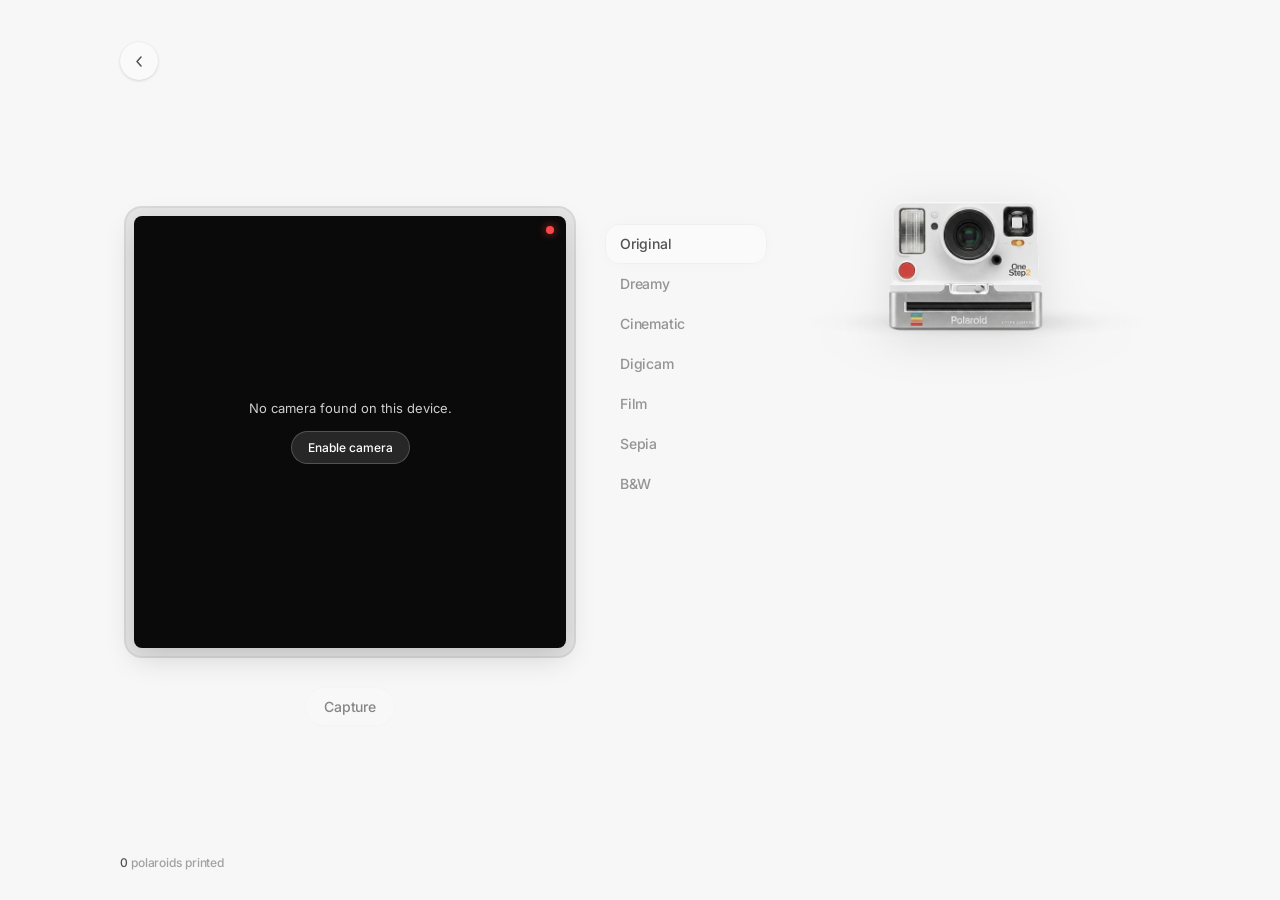
==== commit b4b2c25a: "Add Digicam filter (lo-fi camcorder look)" ====
--- a/camera.html
+++ b/camera.html
@@ -44,6 +44,7 @@
       <li><button class="filter-btn active" data-filter="none">Original</button></li>
       <li><button class="filter-btn" data-filter="dreamy">Dreamy</button></li>
       <li><button class="filter-btn" data-filter="cinematic">Cinematic</button></li>
+      <li><button class="filter-btn" data-filter="digicam">Digicam</button></li>
       <li><button class="filter-btn" data-filter="film">Film</button></li>
       <li><button class="filter-btn" data-filter="sepia">Sepia</button></li>
       <li><button class="filter-btn" data-filter="bw">B&amp;W</button></li>
--- a/css/style.css
+++ b/css/style.css
@@ -1440,6 +1440,7 @@
   text-align: center;
   padding: 24px;
 }
+.camera-error[hidden] { display: none !important; }
 .camera-error p { margin: 0; max-width: 260px; line-height: 1.4; }
 .camera-error-retry {
   padding: 8px 16px;
@@ -1602,6 +1603,7 @@
 .filter-polaroid video, .filter-polaroid .polaroid-photo { filter: sepia(0.18) saturate(0.85) contrast(1.05) brightness(1.05); }
 .filter-dreamy  video, .filter-dreamy  .polaroid-photo { filter: contrast(0.9) saturate(1.1) brightness(1.15) blur(0.4px); }
 .filter-cinematic video, .filter-cinematic .polaroid-photo { filter: contrast(1.2) saturate(1.3) hue-rotate(-8deg) brightness(0.95); }
+.filter-digicam video, .filter-digicam .polaroid-photo { filter: contrast(0.92) saturate(0.8) brightness(1.05) blur(0.7px) hue-rotate(-3deg); }
 
 /* Shared capture counter — bottom-left of photo booth */
 .capture-counter {
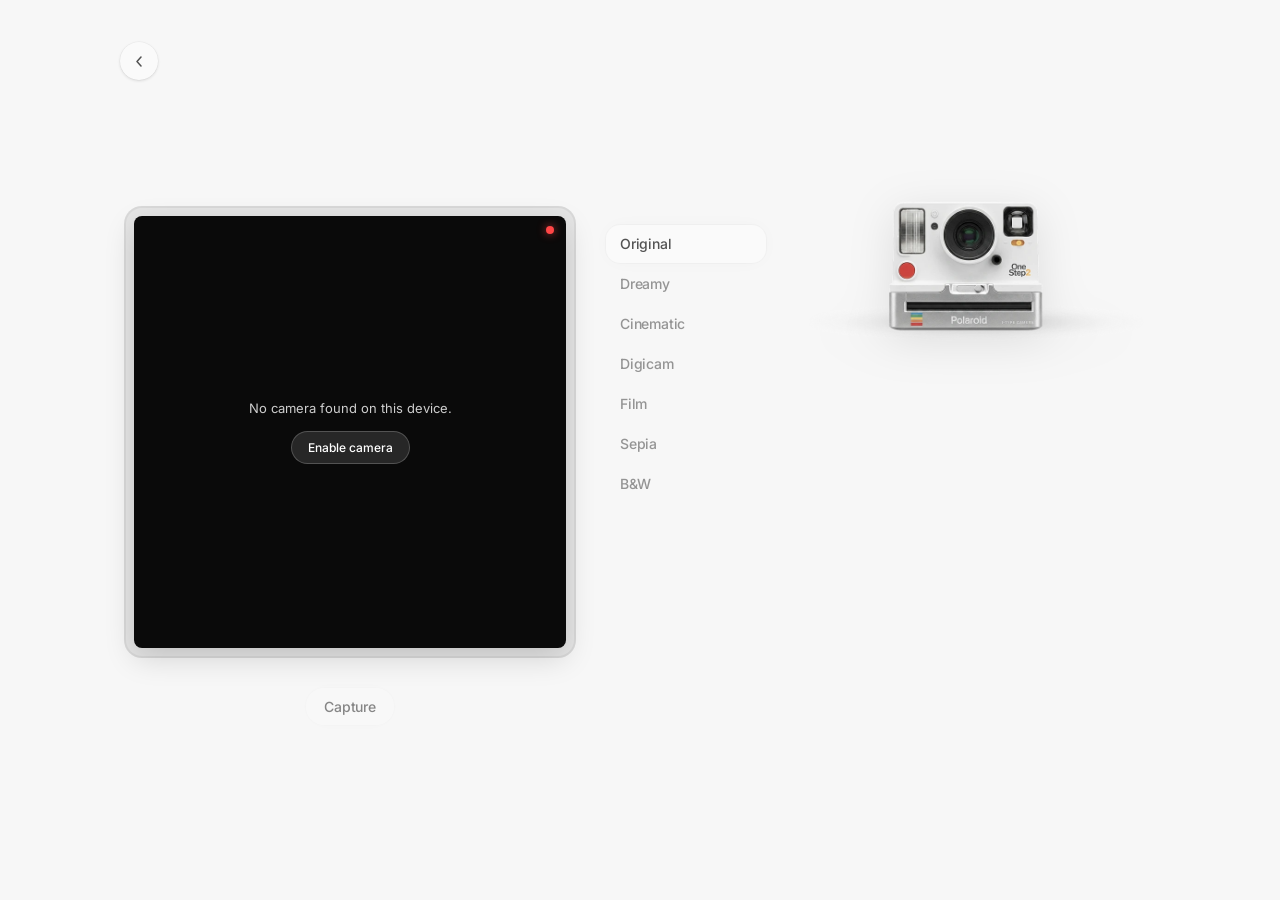
==== commit 26e695f6: "Remove polaroid counter" ====
--- a/camera.html
+++ b/camera.html
@@ -66,7 +66,6 @@
   </main>
 
   <canvas id="canvas" hidden></canvas>
-  <span class="capture-counter" id="captureCounter" aria-live="polite"></span>
   <script src="js/camera.js"></script>
 </body>
 </html>
--- a/css/style.css
+++ b/css/style.css
@@ -238,6 +238,24 @@
   transform: rotate(180deg);
 }
 
+/* Project list label */
+.project-list-label {
+  font-family: 'Inter', sans-serif;
+  font-size: 12px;
+  font-weight: 500;
+  color: var(--text-soft);
+  letter-spacing: 0.2px;
+  padding: 0 18px;
+  margin-bottom: -28px;
+  display: block;
+}
+
+.left-panel.expanded .project-list-label {
+  opacity: 0;
+  pointer-events: none;
+  transition: opacity 0.3s var(--ease);
+}
+
 /* Project List */
 .project-list {
   display: flex;
@@ -1398,13 +1416,22 @@
   left: 16px;
   font-family: 'Inter', sans-serif;
   font-size: 13px;
-  font-weight: 500;
-  color: rgba(255,255,255,0.85);
+  font-weight: 600;
+  color: #fff;
   letter-spacing: 0.2px;
   pointer-events: none;
   opacity: 0;
   transform: translateY(-4px);
   transition: opacity 0.3s, transform 0.3s cubic-bezier(0.22, 1, 0.36, 1);
+  text-shadow:
+    0 0 4px rgba(0,0,0,0.8),
+    0 1px 6px rgba(0,0,0,0.6),
+    0 0 12px rgba(0,0,0,0.35);
+  padding: 4px 10px;
+  background: rgba(0,0,0,0.35);
+  border-radius: 999px;
+  backdrop-filter: blur(6px);
+  -webkit-backdrop-filter: blur(6px);
 }
 .smile-hint.show {
   opacity: 1;
@@ -1828,11 +1855,17 @@
     transform: none !important;
   }
 
+  .project-list-label {
+    order: 3;
+    padding: 48px 32px 0;
+    margin-bottom: 0;
+  }
+
   .project-list {
-    order: 3;
+    order: 4;
     width: auto;
     max-height: none;
-    padding: 16px 16px 80px;
+    padding: 8px 16px 80px;
   }
 
   /* Hide decoratives on mobile */
@@ -1854,9 +1887,12 @@
     max-width: 520px;
   }
 
-  /* Nav simpler on mobile */
+  /* Nav becomes a sticky header on mobile */
   .nav {
-    padding: 24px 24px 0;
+    padding: 16px 24px;
+    background: var(--bg);
+    border-bottom: 1px solid rgba(0,0,0,0.04);
+    pointer-events: auto;
   }
 
   /* On mobile, More click hides iMac + project list (like desktop expand) */
